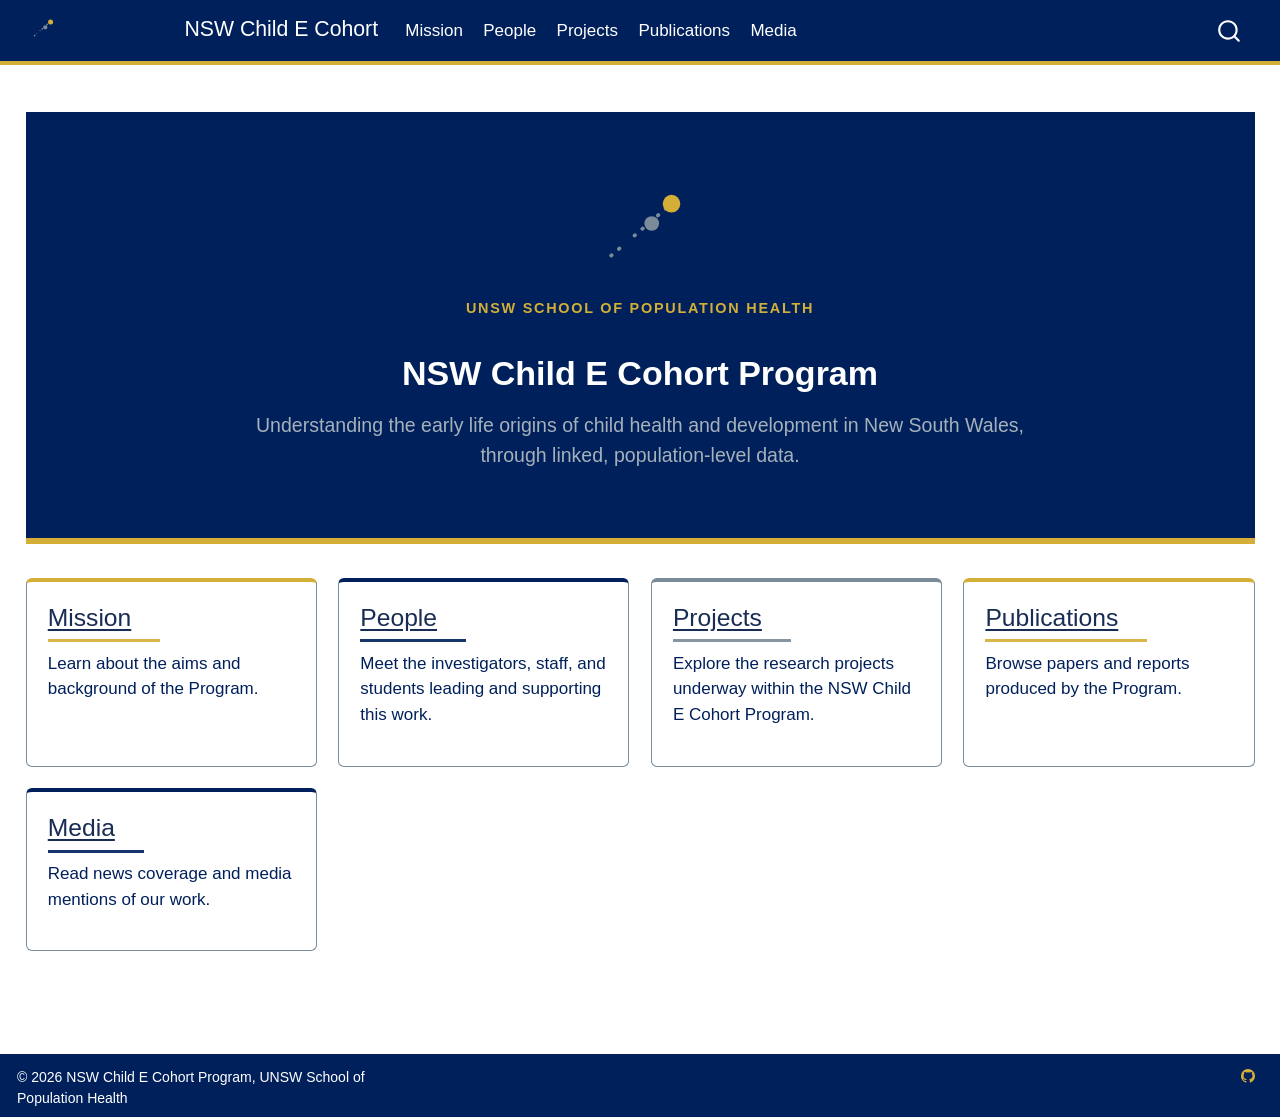
==== index.html @ 4daebb68 "deploy: c3f7e8b0514ef75eaf5d39ff0aa956cae3f81410" ====
<!DOCTYPE html>
<html xmlns="http://www.w3.org/1999/xhtml" lang="en" xml:lang="en"><head>

<meta charset="utf-8">
<meta name="generator" content="quarto-1.9.38">

<meta name="viewport" content="width=device-width, initial-scale=1.0, user-scalable=yes">


<title>NSW Child E Cohort</title>
<style>
/* Default styles provided by pandoc.
** See https://pandoc.org/MANUAL.html#variables-for-html for config info.
*/
code{white-space: pre-wrap;}
span.smallcaps{font-variant: small-caps;}
div.columns{display: flex; gap: min(4vw, 1.5em);}
div.column{flex: auto; overflow-x: auto;}
div.hanging-indent{margin-left: 1.5em; text-indent: -1.5em;}
ul.task-list{list-style: none;}
ul.task-list li input[type="checkbox"] {
  width: 0.8em;
  margin: 0 0.8em 0.2em -1em; /* quarto-specific, see https://github.com/quarto-dev/quarto-cli/issues/4556 */ 
  vertical-align: middle;
}
</style>


<script src="site_libs/quarto-nav/quarto-nav.js"></script>
<script src="site_libs/quarto-nav/headroom.min.js"></script>
<script src="site_libs/clipboard/clipboard.min.js"></script>
<script src="site_libs/quarto-search/autocomplete.umd.js"></script>
<script src="site_libs/quarto-search/fuse.min.js"></script>
<script src="site_libs/quarto-search/quarto-search.js"></script>
<meta name="quarto:offset" content="./">
<link href="./assets/images/favicon.svg" rel="icon" type="image/svg+xml">
<script src="site_libs/quarto-html/quarto.js" type="module"></script>
<script src="site_libs/quarto-html/tabsets/tabsets.js" type="module"></script>
<script src="site_libs/quarto-html/popper.min.js"></script>
<script src="site_libs/quarto-html/tippy.umd.min.js"></script>
<script src="site_libs/quarto-html/anchor.min.js"></script>
<link href="site_libs/quarto-html/tippy.css" rel="stylesheet">
<link href="site_libs/quarto-html/quarto-syntax-highlighting-15634bcf2e68342d4ad2dfa704d543f6.css" rel="stylesheet" id="quarto-text-highlighting-styles">
<script src="site_libs/bootstrap/bootstrap.min.js"></script>
<link href="site_libs/bootstrap/bootstrap-icons.css" rel="stylesheet">
<link href="site_libs/bootstrap/bootstrap-0247997e3d944a7c7b644207f7a845ad.min.css" rel="stylesheet" append-hash="true" id="quarto-bootstrap" data-mode="light">
<script id="quarto-search-options" type="application/json">{
  "location": "navbar",
  "copy-button": false,
  "collapse-after": 3,
  "panel-placement": "end",
  "type": "overlay",
  "limit": 50,
  "keyboard-shortcut": [
    "f",
    "/",
    "s"
  ],
  "show-item-context": false,
  "language": {
    "search-no-results-text": "No results",
    "search-matching-documents-text": "matching documents",
    "search-copy-link-title": "Copy link to search",
    "search-hide-matches-text": "Hide additional matches",
    "search-more-match-text": "more match in this document",
    "search-more-matches-text": "more matches in this document",
    "search-clear-button-title": "Clear",
    "search-text-placeholder": "",
    "search-detached-cancel-button-title": "Cancel",
    "search-submit-button-title": "Submit",
    "search-label": "Search"
  }
}</script>


</head>

<body class="nav-fixed quarto-light">

<div id="quarto-search-results"></div>
  <header id="quarto-header" class="headroom fixed-top">
    <nav class="navbar navbar-expand-lg " data-bs-theme="dark">
      <div class="navbar-container container-fluid">
      <div class="navbar-brand-container mx-auto">
    <a href="./index.html" class="navbar-brand navbar-brand-logo">
    <img src="./assets/images/logo.svg" alt="" class="navbar-logo light-content">
    <img src="./assets/images/logo.svg" alt="" class="navbar-logo dark-content">
    </a>
    <a class="navbar-brand" href="./index.html">
    <span class="navbar-title">NSW Child E Cohort</span>
    </a>
  </div>
            <div id="quarto-search" class="" title="Search"></div>
          <button class="navbar-toggler" type="button" data-bs-toggle="collapse" data-bs-target="#navbarCollapse" aria-controls="navbarCollapse" role="menu" aria-expanded="false" aria-label="Toggle navigation" onclick="if (window.quartoToggleHeadroom) { window.quartoToggleHeadroom(); }">
  <span class="navbar-toggler-icon"></span>
</button>
          <div class="collapse navbar-collapse" id="navbarCollapse">
            <ul class="navbar-nav navbar-nav-scroll me-auto">
  <li class="nav-item">
    <a class="nav-link" href="./mission.html"> 
<span class="menu-text">Mission</span></a>
  </li>  
  <li class="nav-item">
    <a class="nav-link" href="./people.html"> 
<span class="menu-text">People</span></a>
  </li>  
  <li class="nav-item">
    <a class="nav-link" href="./projects.html"> 
<span class="menu-text">Projects</span></a>
  </li>  
  <li class="nav-item">
    <a class="nav-link" href="./publications.html"> 
<span class="menu-text">Publications</span></a>
  </li>  
  <li class="nav-item">
    <a class="nav-link" href="./media.html"> 
<span class="menu-text">Media</span></a>
  </li>  
</ul>
          </div> <!-- /navcollapse -->
            <div class="quarto-navbar-tools">
</div>
      </div> <!-- /container-fluid -->
    </nav>
</header>
<!-- content -->
<div id="quarto-content" class="quarto-container page-columns page-rows-contents page-layout-full page-navbar">
<!-- sidebar -->
<!-- margin-sidebar -->
    
<!-- main -->
<main class="content column-page" id="quarto-document-content"><header id="title-block-header" class="quarto-title-block"></header>




<div class="hero-banner">
<p><img src="assets/images/logo-mark.svg" class="hero-logo img-fluid" alt="NSW Child E Cohort mark: linked data points tracing an upward path from early childhood to better outcomes"></p>
<p><span class="hero-kicker">UNSW School of Population Health</span></p>
<section id="nsw-child-e-cohort-program" class="level1">
<h1>NSW Child E Cohort Program</h1>
<p>Understanding the early life origins of child health and development in New South Wales, through linked, population-level data.</p>
</section>
</div>
<div class="card-grid home-highlights">
<section id="mission" class="level3 info-card">
<h3 class="anchored" data-anchor-id="mission"><a href="./mission.html">Mission</a></h3>
<p>Learn about the aims and background of the Program.</p>
</section>
<section id="people" class="level3 info-card">
<h3 class="anchored" data-anchor-id="people"><a href="./people.html">People</a></h3>
<p>Meet the investigators, staff, and students leading and supporting this work.</p>
</section>
<section id="projects" class="level3 info-card">
<h3 class="anchored" data-anchor-id="projects"><a href="./projects.html">Projects</a></h3>
<p>Explore the research projects underway within the NSW Child E Cohort Program.</p>
</section>
<section id="publications" class="level3 info-card">
<h3 class="anchored" data-anchor-id="publications"><a href="./publications.html">Publications</a></h3>
<p>Browse papers and reports produced by the Program.</p>
</section>
<section id="media" class="level3 info-card">
<h3 class="anchored" data-anchor-id="media"><a href="./media.html">Media</a></h3>
<p>Read news coverage and media mentions of our work.</p>
</section>
</div>



</main> <!-- /main -->
<script id="quarto-html-after-body" type="application/javascript">
  window.document.addEventListener("DOMContentLoaded", function (event) {
    const icon = "";
    const anchorJS = new window.AnchorJS();
    anchorJS.options = {
      placement: 'right',
      icon: icon
    };
    anchorJS.add('.anchored');
    const isCodeAnnotation = (el) => {
      for (const clz of el.classList) {
        if (clz.startsWith('code-annotation-')) {                     
          return true;
        }
      }
      return false;
    }
    const onCopySuccess = function(e) {
      // button target
      const button = e.trigger;
      // don't keep focus
      button.blur();
      // flash "checked"
      button.classList.add('code-copy-button-checked');
      var currentTitle = button.getAttribute("title");
      button.setAttribute("title", "Copied!");
      let tooltip;
      if (window.bootstrap) {
        button.setAttribute("data-bs-toggle", "tooltip");
        button.setAttribute("data-bs-placement", "left");
        button.setAttribute("data-bs-title", "Copied!");
        tooltip = new bootstrap.Tooltip(button, 
          { trigger: "manual", 
            customClass: "code-copy-button-tooltip",
            offset: [0, -8]});
        tooltip.show();    
      }
      setTimeout(function() {
        if (tooltip) {
          tooltip.hide();
          button.removeAttribute("data-bs-title");
          button.removeAttribute("data-bs-toggle");
          button.removeAttribute("data-bs-placement");
        }
        button.setAttribute("title", currentTitle);
        button.classList.remove('code-copy-button-checked');
      }, 1000);
      // clear code selection
      e.clearSelection();
    }
    const getTextToCopy = function(trigger) {
      const outerScaffold = trigger.parentElement.cloneNode(true);
      const codeEl = outerScaffold.querySelector('code');
      for (const childEl of codeEl.children) {
        if (isCodeAnnotation(childEl)) {
          childEl.remove();
        }
      }
      return codeEl.innerText;
    }
    const clipboard = new window.ClipboardJS('.code-copy-button:not([data-in-quarto-modal])', {
      text: getTextToCopy
    });
    clipboard.on('success', onCopySuccess);
    if (window.document.getElementById('quarto-embedded-source-code-modal')) {
      const clipboardModal = new window.ClipboardJS('.code-copy-button[data-in-quarto-modal]', {
        text: getTextToCopy,
        container: window.document.getElementById('quarto-embedded-source-code-modal')
      });
      clipboardModal.on('success', onCopySuccess);
    }
      var localhostRegex = new RegExp(/^(?:http|https):\/\/localhost\:?[0-9]*\//);
      var mailtoRegex = new RegExp(/^mailto:/);
        var filterRegex = new RegExp('/' + window.location.host + '/');
      var isInternal = (href) => {
          return filterRegex.test(href) || localhostRegex.test(href) || mailtoRegex.test(href);
      }
      // Inspect non-navigation links and adorn them if external
     var links = window.document.querySelectorAll('a[href]:not(.nav-link):not(.navbar-brand):not(.toc-action):not(.sidebar-link):not(.sidebar-item-toggle):not(.pagination-link):not(.no-external):not([aria-hidden]):not(.dropdown-item):not(.quarto-navigation-tool):not(.about-link)');
      for (var i=0; i<links.length; i++) {
        const link = links[i];
        if (!isInternal(link.href)) {
          // undo the damage that might have been done by quarto-nav.js in the case of
          // links that we want to consider external
          if (link.dataset.originalHref !== undefined) {
            link.href = link.dataset.originalHref;
          }
        }
      }
    function tippyHover(el, contentFn, onTriggerFn, onUntriggerFn) {
      const config = {
        allowHTML: true,
        maxWidth: 500,
        delay: 100,
        arrow: false,
        appendTo: function(el) {
            return el.parentElement;
        },
        interactive: true,
        interactiveBorder: 10,
        theme: 'quarto',
        placement: 'bottom-start',
      };
      if (contentFn) {
        config.content = contentFn;
      }
      if (onTriggerFn) {
        config.onTrigger = onTriggerFn;
      }
      if (onUntriggerFn) {
        config.onUntrigger = onUntriggerFn;
      }
      window.tippy(el, config); 
    }
    const noterefs = window.document.querySelectorAll('a[role="doc-noteref"]');
    for (var i=0; i<noterefs.length; i++) {
      const ref = noterefs[i];
      tippyHover(ref, function() {
        // use id or data attribute instead here
        let href = ref.getAttribute('data-footnote-href') || ref.getAttribute('href');
        try { href = new URL(href).hash; } catch {}
        const id = href.replace(/^#\/?/, "");
        const note = window.document.getElementById(id);
        if (note) {
          return note.innerHTML;
        } else {
          return "";
        }
      });
    }
    const xrefs = window.document.querySelectorAll('a.quarto-xref');
    const processXRef = (id, note) => {
      // Strip column container classes
      const stripColumnClz = (el) => {
        el.classList.remove("page-full", "page-columns");
        if (el.children) {
          for (const child of el.children) {
            stripColumnClz(child);
          }
        }
      }
      stripColumnClz(note)
      if (id === null || id.startsWith('sec-')) {
        // Special case sections, only their first couple elements
        const container = document.createElement("div");
        if (note.children && note.children.length > 2) {
          container.appendChild(note.children[0].cloneNode(true));
          for (let i = 1; i < note.children.length; i++) {
            const child = note.children[i];
            if (child.tagName === "P" && child.innerText === "") {
              continue;
            } else {
              container.appendChild(child.cloneNode(true));
              break;
            }
          }
          if (window.Quarto?.typesetMath) {
            window.Quarto.typesetMath(container);
          }
          return container.innerHTML
        } else {
          if (window.Quarto?.typesetMath) {
            window.Quarto.typesetMath(note);
          }
          return note.innerHTML;
        }
      } else {
        // Remove any anchor links if they are present
        const anchorLink = note.querySelector('a.anchorjs-link');
        if (anchorLink) {
          anchorLink.remove();
        }
        if (window.Quarto?.typesetMath) {
          window.Quarto.typesetMath(note);
        }
        if (note.classList.contains("callout")) {
          return note.outerHTML;
        } else {
          return note.innerHTML;
        }
      }
    }
    for (var i=0; i<xrefs.length; i++) {
      const xref = xrefs[i];
      tippyHover(xref, undefined, function(instance) {
        instance.disable();
        let url = xref.getAttribute('href');
        let hash = undefined; 
        if (url.startsWith('#')) {
          hash = url;
        } else {
          try { hash = new URL(url).hash; } catch {}
        }
        if (hash) {
          const id = hash.replace(/^#\/?/, "");
          const note = window.document.getElementById(id);
          if (note !== null) {
            try {
              const html = processXRef(id, note.cloneNode(true));
              instance.setContent(html);
            } finally {
              instance.enable();
              instance.show();
            }
          } else {
            // See if we can fetch this
            fetch(url.split('#')[0])
            .then(res => res.text())
            .then(html => {
              const parser = new DOMParser();
              const htmlDoc = parser.parseFromString(html, "text/html");
              const note = htmlDoc.getElementById(id);
              if (note !== null) {
                const html = processXRef(id, note);
                instance.setContent(html);
              } 
            }).finally(() => {
              instance.enable();
              instance.show();
            });
          }
        } else {
          // See if we can fetch a full url (with no hash to target)
          // This is a special case and we should probably do some content thinning / targeting
          fetch(url)
          .then(res => res.text())
          .then(html => {
            const parser = new DOMParser();
            const htmlDoc = parser.parseFromString(html, "text/html");
            const note = htmlDoc.querySelector('main.content');
            if (note !== null) {
              // This should only happen for chapter cross references
              // (since there is no id in the URL)
              // remove the first header
              if (note.children.length > 0 && note.children[0].tagName === "HEADER") {
                note.children[0].remove();
              }
              const html = processXRef(null, note);
              instance.setContent(html);
            } 
          }).finally(() => {
            instance.enable();
            instance.show();
          });
        }
      }, function(instance) {
      });
    }
        let selectedAnnoteEl;
        const selectorForAnnotation = ( cell, annotation) => {
          let cellAttr = 'data-code-cell="' + cell + '"';
          let lineAttr = 'data-code-annotation="' +  annotation + '"';
          const selector = 'span[' + cellAttr + '][' + lineAttr + ']';
          return selector;
        }
        const selectCodeLines = (annoteEl) => {
          const doc = window.document;
          const targetCell = annoteEl.getAttribute("data-target-cell");
          const targetAnnotation = annoteEl.getAttribute("data-target-annotation");
          const annoteSpan = window.document.querySelector(selectorForAnnotation(targetCell, targetAnnotation));
          const lines = annoteSpan.getAttribute("data-code-lines").split(",");
          const lineIds = lines.map((line) => {
            return targetCell + "-" + line;
          })
          let top = null;
          let height = null;
          let parent = null;
          if (lineIds.length > 0) {
              //compute the position of the single el (top and bottom and make a div)
              const el = window.document.getElementById(lineIds[0]);
              top = el.offsetTop;
              height = el.offsetHeight;
              parent = el.parentElement.parentElement;
            if (lineIds.length > 1) {
              const lastEl = window.document.getElementById(lineIds[lineIds.length - 1]);
              const bottom = lastEl.offsetTop + lastEl.offsetHeight;
              height = bottom - top;
            }
            if (top !== null && height !== null && parent !== null) {
              // cook up a div (if necessary) and position it 
              let div = window.document.getElementById("code-annotation-line-highlight");
              if (div === null) {
                div = window.document.createElement("div");
                div.setAttribute("id", "code-annotation-line-highlight");
                div.style.position = 'absolute';
                parent.appendChild(div);
              }
              div.style.top = top - 2 + "px";
              div.style.height = height + 4 + "px";
              div.style.left = 0;
              let gutterDiv = window.document.getElementById("code-annotation-line-highlight-gutter");
              if (gutterDiv === null) {
                gutterDiv = window.document.createElement("div");
                gutterDiv.setAttribute("id", "code-annotation-line-highlight-gutter");
                gutterDiv.style.position = 'absolute';
                const codeCell = window.document.getElementById(targetCell);
                const gutter = codeCell.querySelector('.code-annotation-gutter');
                gutter.appendChild(gutterDiv);
              }
              gutterDiv.style.top = top - 2 + "px";
              gutterDiv.style.height = height + 4 + "px";
            }
            selectedAnnoteEl = annoteEl;
          }
        };
        const unselectCodeLines = () => {
          const elementsIds = ["code-annotation-line-highlight", "code-annotation-line-highlight-gutter"];
          elementsIds.forEach((elId) => {
            const div = window.document.getElementById(elId);
            if (div) {
              div.remove();
            }
          });
          selectedAnnoteEl = undefined;
        };
          // Handle positioning of the toggle
      window.addEventListener(
        "resize",
        throttle(() => {
          elRect = undefined;
          if (selectedAnnoteEl) {
            selectCodeLines(selectedAnnoteEl);
          }
        }, 10)
      );
      function throttle(fn, ms) {
      let throttle = false;
      let timer;
        return (...args) => {
          if(!throttle) { // first call gets through
              fn.apply(this, args);
              throttle = true;
          } else { // all the others get throttled
              if(timer) clearTimeout(timer); // cancel #2
              timer = setTimeout(() => {
                fn.apply(this, args);
                timer = throttle = false;
              }, ms);
          }
        };
      }
        // Attach click handler to the DT
        const annoteDls = window.document.querySelectorAll('dt[data-target-cell]');
        for (const annoteDlNode of annoteDls) {
          annoteDlNode.addEventListener('click', (event) => {
            const clickedEl = event.target;
            if (clickedEl !== selectedAnnoteEl) {
              unselectCodeLines();
              const activeEl = window.document.querySelector('dt[data-target-cell].code-annotation-active');
              if (activeEl) {
                activeEl.classList.remove('code-annotation-active');
              }
              selectCodeLines(clickedEl);
              clickedEl.classList.add('code-annotation-active');
            } else {
              // Unselect the line
              unselectCodeLines();
              clickedEl.classList.remove('code-annotation-active');
            }
          });
        }
    const findCites = (el) => {
      const parentEl = el.parentElement;
      if (parentEl) {
        const cites = parentEl.dataset.cites;
        if (cites) {
          return {
            el,
            cites: cites.split(' ')
          };
        } else {
          return findCites(el.parentElement)
        }
      } else {
        return undefined;
      }
    };
    var bibliorefs = window.document.querySelectorAll('a[role="doc-biblioref"]');
    for (var i=0; i<bibliorefs.length; i++) {
      const ref = bibliorefs[i];
      const citeInfo = findCites(ref);
      if (citeInfo) {
        tippyHover(citeInfo.el, function() {
          var popup = window.document.createElement('div');
          citeInfo.cites.forEach(function(cite) {
            var citeDiv = window.document.createElement('div');
            citeDiv.classList.add('hanging-indent');
            citeDiv.classList.add('csl-entry');
            var biblioDiv = window.document.getElementById('ref-' + cite);
            if (biblioDiv) {
              citeDiv.innerHTML = biblioDiv.innerHTML;
            }
            popup.appendChild(citeDiv);
          });
          return popup.innerHTML;
        });
      }
    }
  });
  </script>
</div> <!-- /content -->
<footer class="footer">
  <div class="nav-footer">
    <div class="nav-footer-left">
<p>© 2026 NSW Child E Cohort Program, UNSW School of Population Health</p>
</div>   
    <div class="nav-footer-center">
      &nbsp;
    </div>
    <div class="nav-footer-right">
      <ul class="footer-items list-unstyled">
    <li class="nav-item compact">
    <a class="nav-link" href="https://github.com/">
      <i class="bi bi-github" role="img">
</i> 
    </a>
  </li>  
</ul>
    </div>
  </div>
</footer>




</body></html>
---- site_libs/quarto-html/tippy.css ----
.tippy-box[data-animation=fade][data-state=hidden]{opacity:0}[data-tippy-root]{max-width:calc(100vw - 10px)}.tippy-box{position:relative;background-color:#333;color:#fff;border-radius:4px;font-size:14px;line-height:1.4;white-space:normal;outline:0;transition-property:transform,visibility,opacity}.tippy-box[data-placement^=top]>.tippy-arrow{bottom:0}.tippy-box[data-placement^=top]>.tippy-arrow:before{bottom:-7px;left:0;border-width:8px 8px 0;border-top-color:initial;transform-origin:center top}.tippy-box[data-placement^=bottom]>.tippy-arrow{top:0}.tippy-box[data-placement^=bottom]>.tippy-arrow:before{top:-7px;left:0;border-width:0 8px 8px;border-bottom-color:initial;transform-origin:center bottom}.tippy-box[data-placement^=left]>.tippy-arrow{right:0}.tippy-box[data-placement^=left]>.tippy-arrow:before{border-width:8px 0 8px 8px;border-left-color:initial;right:-7px;transform-origin:center left}.tippy-box[data-placement^=right]>.tippy-arrow{left:0}.tippy-box[data-placement^=right]>.tippy-arrow:before{left:-7px;border-width:8px 8px 8px 0;border-right-color:initial;transform-origin:center right}.tippy-box[data-inertia][data-state=visible]{transition-timing-function:cubic-bezier(.54,1.5,.38,1.11)}.tippy-arrow{width:16px;height:16px;color:#333}.tippy-arrow:before{content:"";position:absolute;border-color:transparent;border-style:solid}.tippy-content{position:relative;padding:5px 9px;z-index:1}
---- site_libs/quarto-html/quarto-syntax-highlighting-15634bcf2e68342d4ad2dfa704d543f6.css ----
/* quarto syntax highlight colors */
:root {
  --quarto-hl-ot-color: #003B4F;
  --quarto-hl-at-color: #657422;
  --quarto-hl-ss-color: #20794D;
  --quarto-hl-an-color: #5E5E5E;
  --quarto-hl-fu-color: #4758AB;
  --quarto-hl-st-color: #20794D;
  --quarto-hl-cf-color: #003B4F;
  --quarto-hl-op-color: #5E5E5E;
  --quarto-hl-er-color: #AD0000;
  --quarto-hl-bn-color: #AD0000;
  --quarto-hl-al-color: #AD0000;
  --quarto-hl-va-color: #111111;
  --quarto-hl-bu-color: inherit;
  --quarto-hl-ex-color: inherit;
  --quarto-hl-pp-color: #AD0000;
  --quarto-hl-in-color: #5E5E5E;
  --quarto-hl-vs-color: #20794D;
  --quarto-hl-wa-color: #5E5E5E;
  --quarto-hl-do-color: #5E5E5E;
  --quarto-hl-im-color: #00769E;
  --quarto-hl-ch-color: #20794D;
  --quarto-hl-dt-color: #AD0000;
  --quarto-hl-fl-color: #AD0000;
  --quarto-hl-co-color: #5E5E5E;
  --quarto-hl-cv-color: #5E5E5E;
  --quarto-hl-cn-color: #8f5902;
  --quarto-hl-sc-color: #5E5E5E;
  --quarto-hl-dv-color: #AD0000;
  --quarto-hl-kw-color: #003B4F;
}

/* other quarto variables */
:root {
  --quarto-font-monospace: SFMono-Regular, Menlo, Monaco, Consolas, "Liberation Mono", "Courier New", monospace;
}

/* syntax highlight based on Pandoc's rules */
pre > code.sourceCode > span {
  color: #003B4F;
}

code.sourceCode > span {
  color: #003B4F;
}

div.sourceCode,
div.sourceCode pre.sourceCode {
  color: #003B4F;
}

/* Normal */
code span {
  color: #003B4F;
}

/* Alert */
code span.al {
  color: #AD0000;
  font-style: inherit;
}

/* Annotation */
code span.an {
  color: #5E5E5E;
  font-style: inherit;
}

/* Attribute */
code span.at {
  color: #657422;
  font-style: inherit;
}

/* BaseN */
code span.bn {
  color: #AD0000;
  font-style: inherit;
}

/* BuiltIn */
code span.bu {
  font-style: inherit;
}

/* ControlFlow */
code span.cf {
  color: #003B4F;
  font-weight: bold;
  font-style: inherit;
}

/* Char */
code span.ch {
  color: #20794D;
  font-style: inherit;
}

/* Constant */
code span.cn {
  color: #8f5902;
  font-style: inherit;
}

/* Comment */
code span.co {
  color: #5E5E5E;
  font-style: inherit;
}

/* CommentVar */
code span.cv {
  color: #5E5E5E;
  font-style: italic;
}

/* Documentation */
code span.do {
  color: #5E5E5E;
  font-style: italic;
}

/* DataType */
code span.dt {
  color: #AD0000;
  font-style: inherit;
}

/* DecVal */
code span.dv {
  color: #AD0000;
  font-style: inherit;
}

/* Error */
code span.er {
  color: #AD0000;
  font-style: inherit;
}

/* Extension */
code span.ex {
  font-style: inherit;
}

/* Float */
code span.fl {
  color: #AD0000;
  font-style: inherit;
}

/* Function */
code span.fu {
  color: #4758AB;
  font-style: inherit;
}

/* Import */
code span.im {
  color: #00769E;
  font-style: inherit;
}

/* Information */
code span.in {
  color: #5E5E5E;
  font-style: inherit;
}

/* Keyword */
code span.kw {
  color: #003B4F;
  font-weight: bold;
  font-style: inherit;
}

/* Operator */
code span.op {
  color: #5E5E5E;
  font-style: inherit;
}

/* Other */
code span.ot {
  color: #003B4F;
  font-style: inherit;
}

/* Preprocessor */
code span.pp {
  color: #AD0000;
  font-style: inherit;
}

/* SpecialChar */
code span.sc {
  color: #5E5E5E;
  font-style: inherit;
}

/* SpecialString */
code span.ss {
  color: #20794D;
  font-style: inherit;
}

/* String */
code span.st {
  color: #20794D;
  font-style: inherit;
}

/* Variable */
code span.va {
  color: #111111;
  font-style: inherit;
}

/* VerbatimString */
code span.vs {
  color: #20794D;
  font-style: inherit;
}

/* Warning */
code span.wa {
  color: #5E5E5E;
  font-style: italic;
}

.prevent-inlining {
  content: "</";
}

/*# sourceMappingURL=f23921c56f73e400b49028c9186a1aa0.css.map */
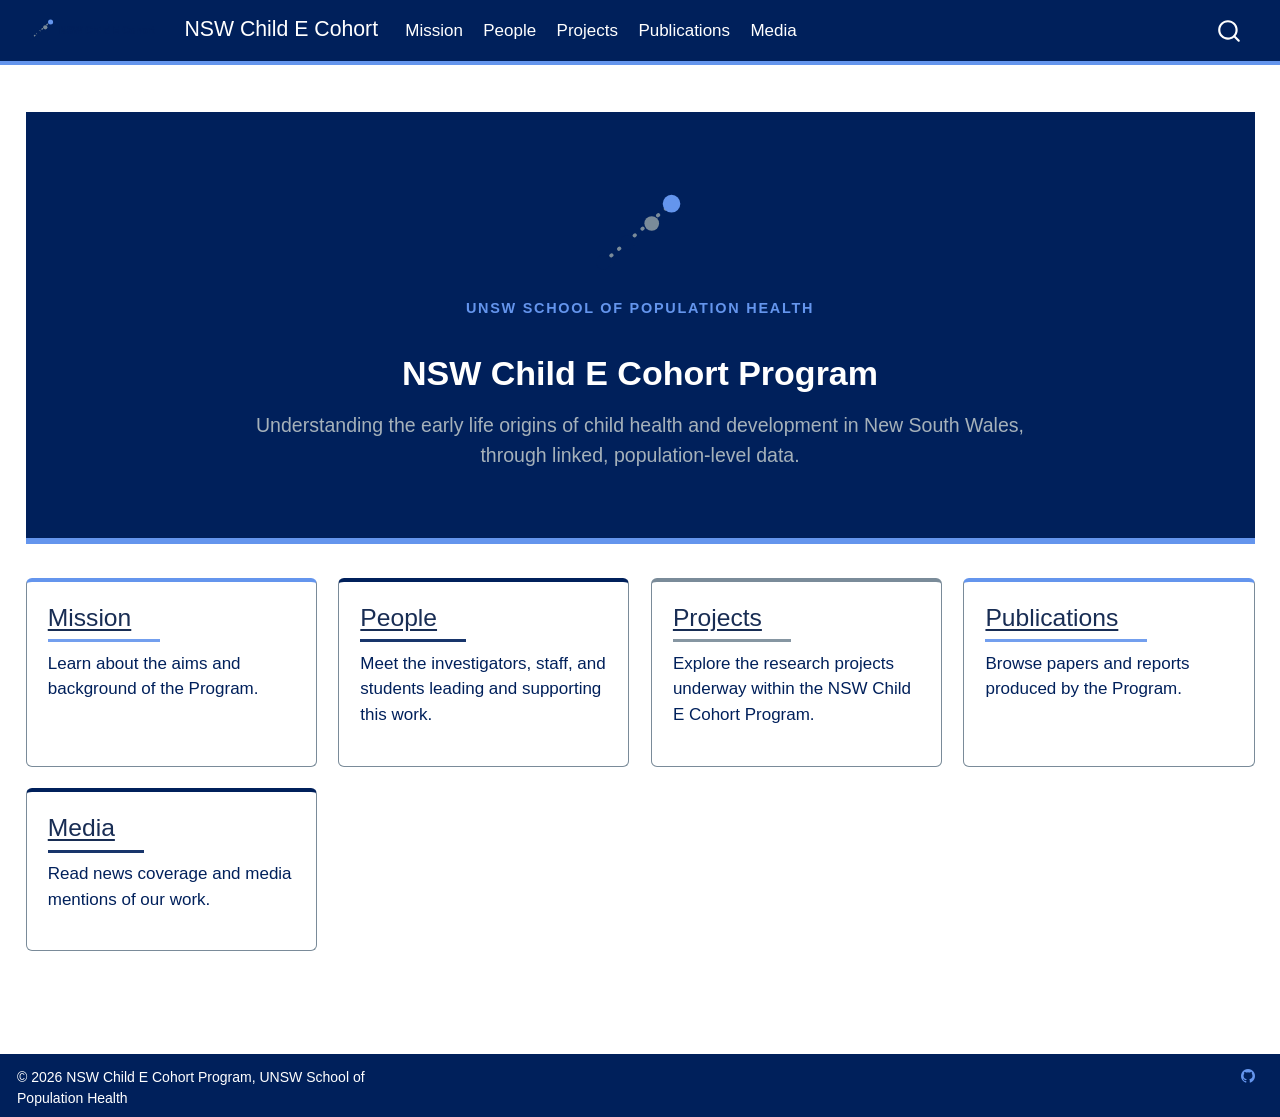
==== commit 896c7c9d: "deploy: 659cd970dd9b04d475b753aaa252f148ff21f0f8" ====
--- a/index.html
+++ b/index.html
@@ -43,7 +43,7 @@
 <link href="site_libs/quarto-html/quarto-syntax-highlighting-15634bcf2e68342d4ad2dfa704d543f6.css" rel="stylesheet" id="quarto-text-highlighting-styles">
 <script src="site_libs/bootstrap/bootstrap.min.js"></script>
 <link href="site_libs/bootstrap/bootstrap-icons.css" rel="stylesheet">
-<link href="site_libs/bootstrap/bootstrap-0247997e3d944a7c7b644207f7a845ad.min.css" rel="stylesheet" append-hash="true" id="quarto-bootstrap" data-mode="light">
+<link href="site_libs/bootstrap/bootstrap-9485805bc1143df85a7150e840eb0353.min.css" rel="stylesheet" append-hash="true" id="quarto-bootstrap" data-mode="light">
 <script id="quarto-search-options" type="application/json">{
   "location": "navbar",
   "copy-button": false,
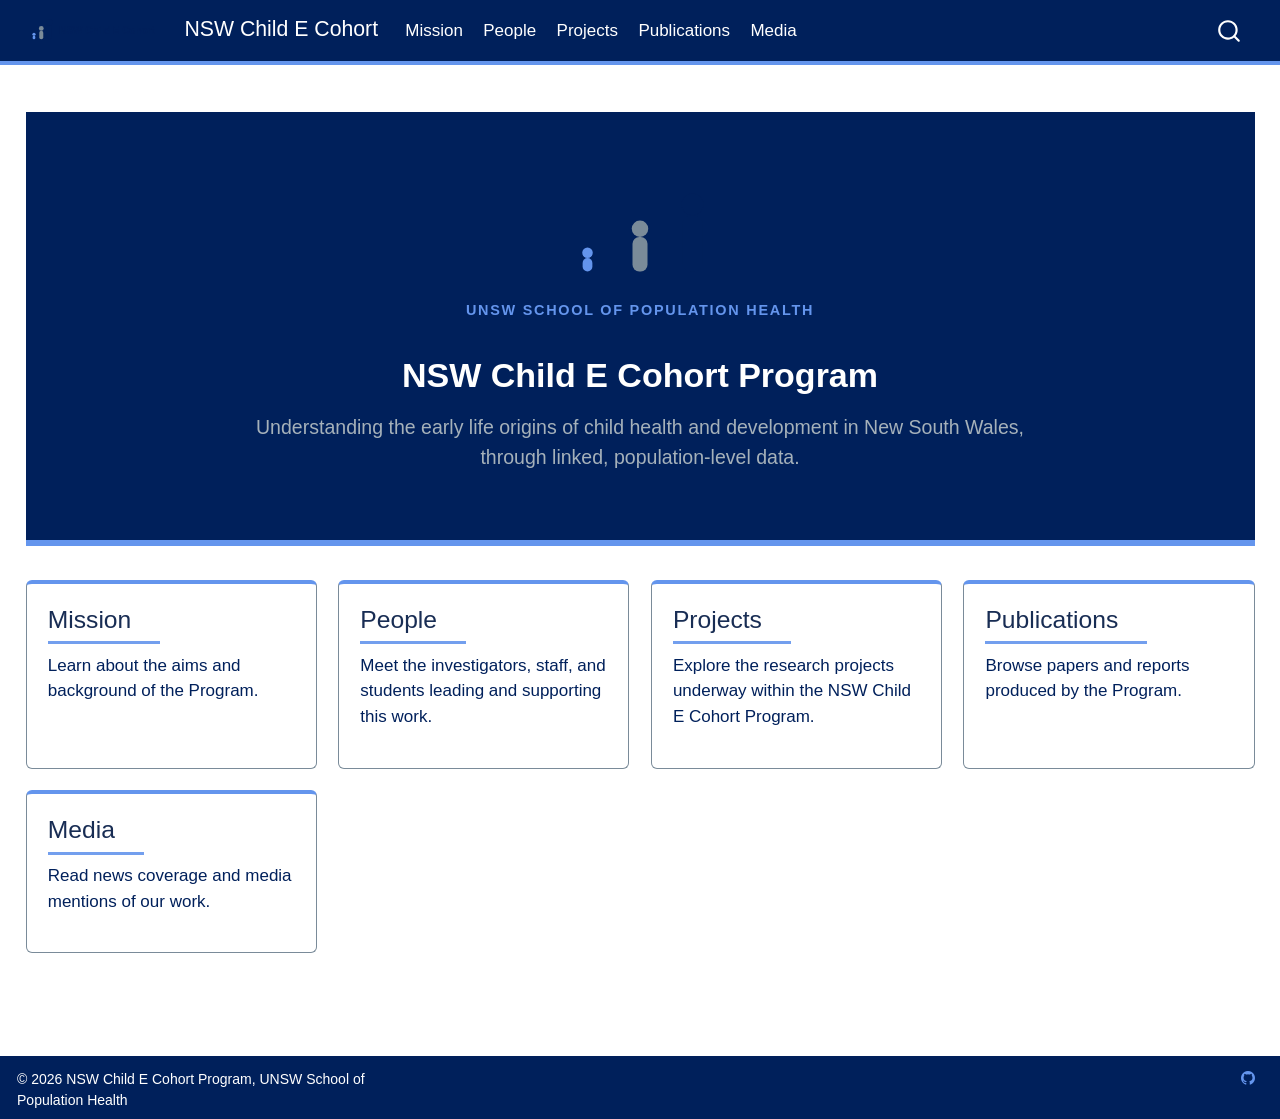
==== commit 5edd9eeb: "deploy: 5fac7e419746ed7ce2ca03ccb7d56a47a769e476" ====
--- a/index.html
+++ b/index.html
@@ -43,7 +43,7 @@
 <link href="site_libs/quarto-html/quarto-syntax-highlighting-15634bcf2e68342d4ad2dfa704d543f6.css" rel="stylesheet" id="quarto-text-highlighting-styles">
 <script src="site_libs/bootstrap/bootstrap.min.js"></script>
 <link href="site_libs/bootstrap/bootstrap-icons.css" rel="stylesheet">
-<link href="site_libs/bootstrap/bootstrap-9485805bc1143df85a7150e840eb0353.min.css" rel="stylesheet" append-hash="true" id="quarto-bootstrap" data-mode="light">
+<link href="site_libs/bootstrap/bootstrap-ab6afdc458c409790bbe527b8568c580.min.css" rel="stylesheet" append-hash="true" id="quarto-bootstrap" data-mode="light">
 <script id="quarto-search-options" type="application/json">{
   "location": "navbar",
   "copy-button": false,
@@ -135,14 +135,14 @@
 
 
 <div class="hero-banner">
-<p><img src="assets/images/logo-mark.svg" class="hero-logo img-fluid" alt="NSW Child E Cohort mark: linked data points tracing an upward path from early childhood to better outcomes"></p>
+<p><img src="assets/images/logo-mark.svg" class="hero-logo img-fluid" alt="NSW Child E Cohort mark: three growing silhouettes, from infant to teenager, representing the Program's focus on early life development"></p>
 <p><span class="hero-kicker">UNSW School of Population Health</span></p>
 <section id="nsw-child-e-cohort-program" class="level1">
 <h1>NSW Child E Cohort Program</h1>
 <p>Understanding the early life origins of child health and development in New South Wales, through linked, population-level data.</p>
 </section>
 </div>
-<div class="card-grid home-highlights">
+<div class="card-grid">
 <section id="mission" class="level3 info-card">
 <h3 class="anchored" data-anchor-id="mission"><a href="./mission.html">Mission</a></h3>
 <p>Learn about the aims and background of the Program.</p>
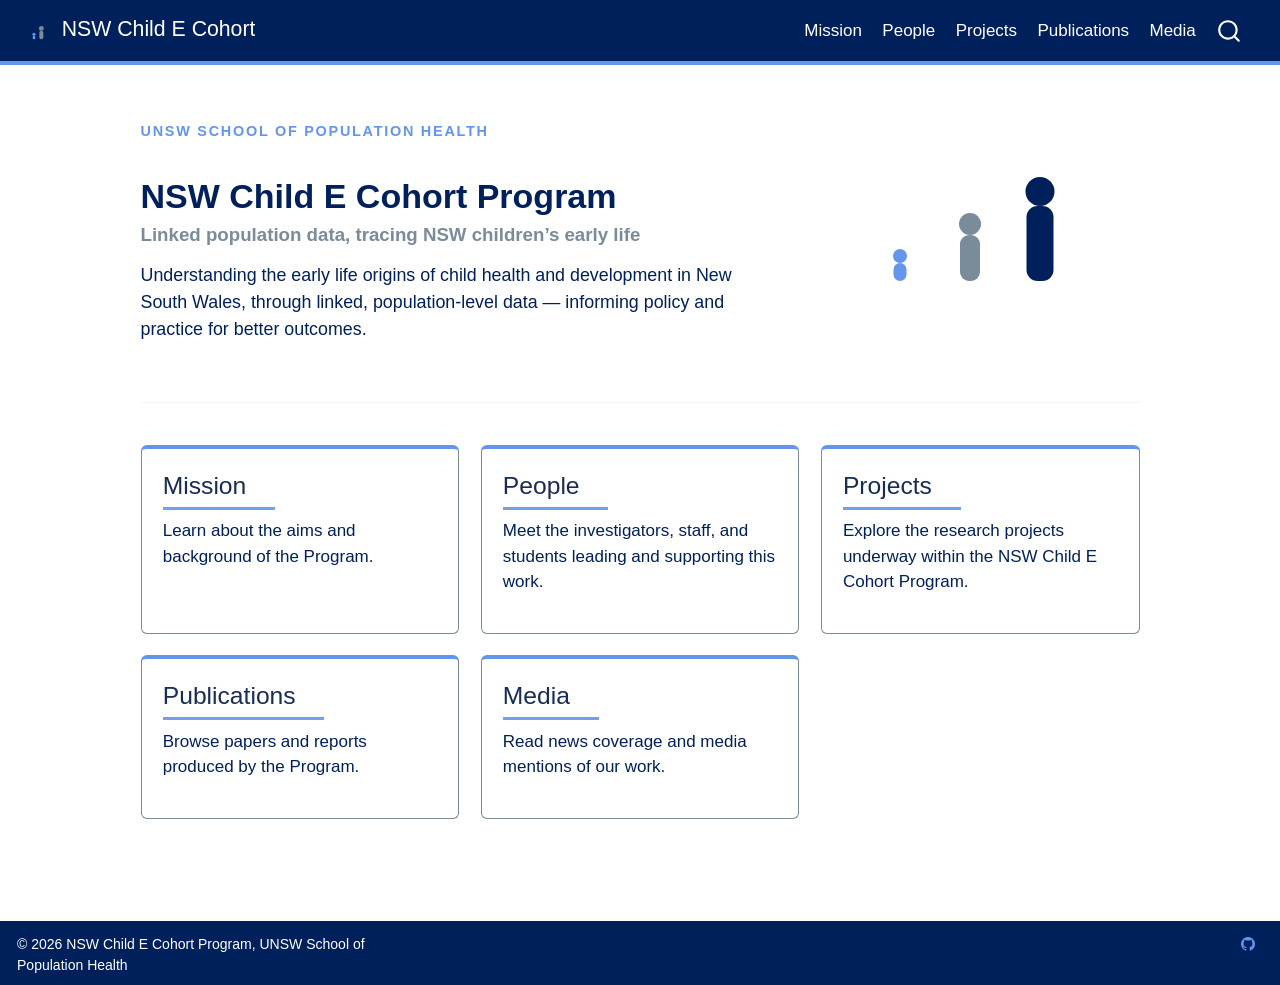
==== commit b4448755: "deploy: 21b9e84fc6a06bddcd612eb9d1fb9ba72da406e3" ====
--- a/index.html
+++ b/index.html
@@ -43,7 +43,7 @@
 <link href="site_libs/quarto-html/quarto-syntax-highlighting-15634bcf2e68342d4ad2dfa704d543f6.css" rel="stylesheet" id="quarto-text-highlighting-styles">
 <script src="site_libs/bootstrap/bootstrap.min.js"></script>
 <link href="site_libs/bootstrap/bootstrap-icons.css" rel="stylesheet">
-<link href="site_libs/bootstrap/bootstrap-ab6afdc458c409790bbe527b8568c580.min.css" rel="stylesheet" append-hash="true" id="quarto-bootstrap" data-mode="light">
+<link href="site_libs/bootstrap/bootstrap-d917618b5b3d483eda58540c96c48029.min.css" rel="stylesheet" append-hash="true" id="quarto-bootstrap" data-mode="light">
 <script id="quarto-search-options" type="application/json">{
   "location": "navbar",
   "copy-button": false,
@@ -75,7 +75,7 @@
 
 </head>
 
-<body class="nav-fixed quarto-light">
+<body class="nav-fixed fullcontent quarto-light">
 
 <div id="quarto-search-results"></div>
   <header id="quarto-header" class="headroom fixed-top">
@@ -95,7 +95,7 @@
   <span class="navbar-toggler-icon"></span>
 </button>
           <div class="collapse navbar-collapse" id="navbarCollapse">
-            <ul class="navbar-nav navbar-nav-scroll me-auto">
+            <ul class="navbar-nav navbar-nav-scroll ms-auto">
   <li class="nav-item">
     <a class="nav-link" href="./mission.html"> 
 <span class="menu-text">Mission</span></a>
@@ -124,23 +124,30 @@
     </nav>
 </header>
 <!-- content -->
-<div id="quarto-content" class="quarto-container page-columns page-rows-contents page-layout-full page-navbar">
+<div id="quarto-content" class="quarto-container page-columns page-rows-contents page-layout-article page-navbar">
 <!-- sidebar -->
 <!-- margin-sidebar -->
     
 <!-- main -->
-<main class="content column-page" id="quarto-document-content"><header id="title-block-header" class="quarto-title-block"></header>
-
-
-
-
-<div class="hero-banner">
-<p><img src="assets/images/logo-mark.svg" class="hero-logo img-fluid" alt="NSW Child E Cohort mark: three growing silhouettes, from infant to teenager, representing the Program's focus on early life development"></p>
+<main class="content" id="quarto-document-content"><header id="title-block-header" class="quarto-title-block"></header>
+
+
+
+
+<div class="hero-intro">
+<div class="hero-intro-text">
 <p><span class="hero-kicker">UNSW School of Population Health</span></p>
 <section id="nsw-child-e-cohort-program" class="level1">
 <h1>NSW Child E Cohort Program</h1>
-<p>Understanding the early life origins of child health and development in New South Wales, through linked, population-level data.</p>
+<p class="hero-subtitle">
+Linked population data, tracing NSW children’s early life
+</p>
+<p>Understanding the early life origins of child health and development in New South Wales, through linked, population-level data — informing policy and practice for better outcomes.</p>
 </section>
+</div>
+<div class="hero-intro-graphic">
+<p><img src="assets/images/logo-mark.svg" class="img-fluid" alt="NSW Child E Cohort mark: three growing silhouettes, from infant to teenager, representing the Program's focus on early life development"></p>
+</div>
 </div>
 <div class="card-grid">
 <section id="mission" class="level3 info-card">
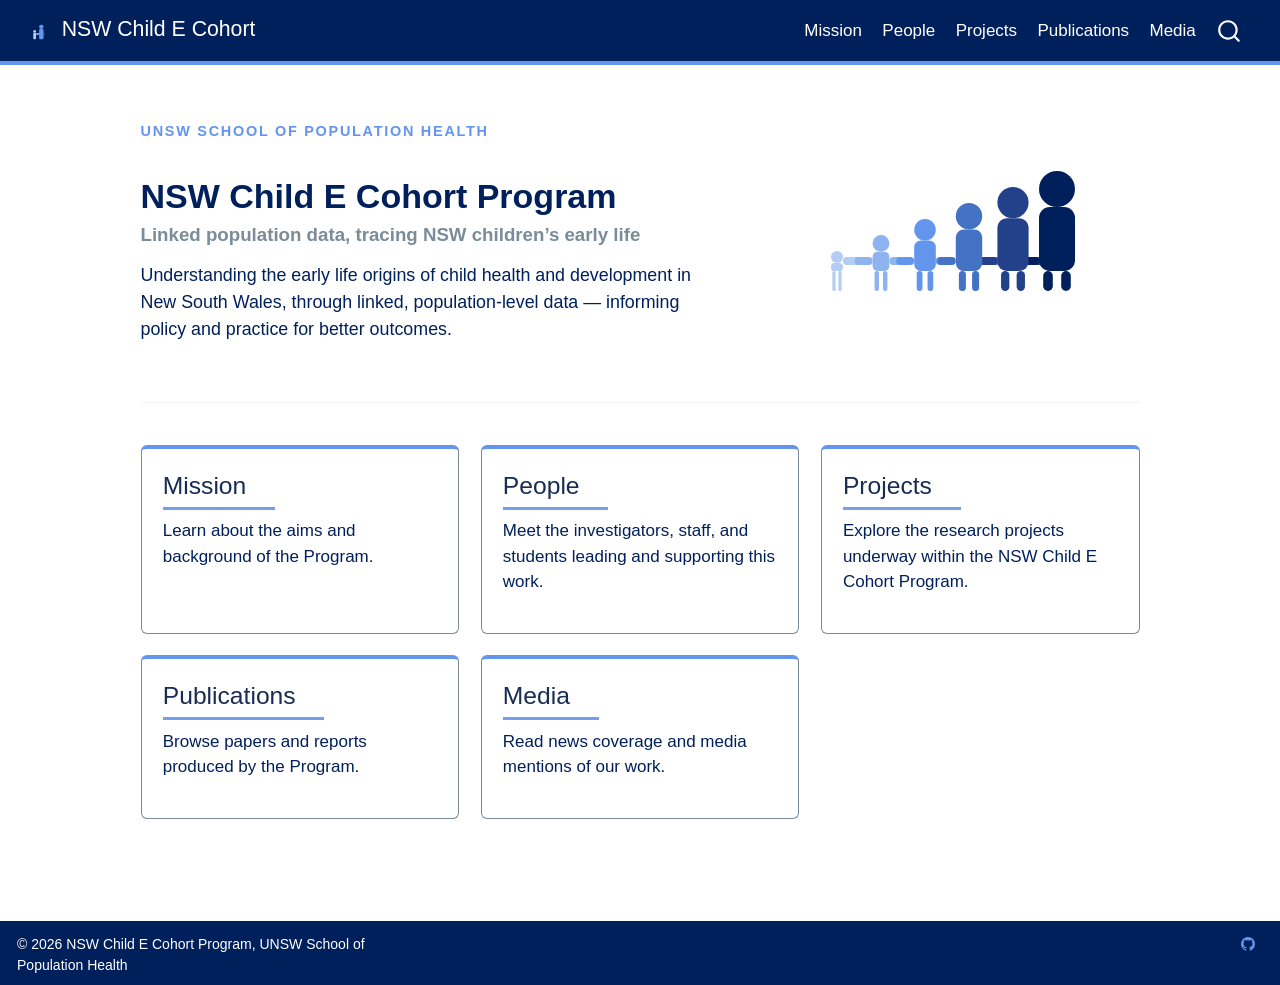
==== commit 8300eda4: "deploy: 135c6f9704d38c45c39522c8fdb9d4e4fddfdae6" ====
--- a/index.html
+++ b/index.html
@@ -43,7 +43,7 @@
 <link href="site_libs/quarto-html/quarto-syntax-highlighting-15634bcf2e68342d4ad2dfa704d543f6.css" rel="stylesheet" id="quarto-text-highlighting-styles">
 <script src="site_libs/bootstrap/bootstrap.min.js"></script>
 <link href="site_libs/bootstrap/bootstrap-icons.css" rel="stylesheet">
-<link href="site_libs/bootstrap/bootstrap-d917618b5b3d483eda58540c96c48029.min.css" rel="stylesheet" append-hash="true" id="quarto-bootstrap" data-mode="light">
+<link href="site_libs/bootstrap/bootstrap-b1163a0fd1e136501f8f5425b5a3f85e.min.css" rel="stylesheet" append-hash="true" id="quarto-bootstrap" data-mode="light">
 <script id="quarto-search-options" type="application/json">{
   "location": "navbar",
   "copy-button": false,
@@ -146,7 +146,7 @@
 </section>
 </div>
 <div class="hero-intro-graphic">
-<p><img src="assets/images/logo-mark.svg" class="img-fluid" alt="NSW Child E Cohort mark: three growing silhouettes, from infant to teenager, representing the Program's focus on early life development"></p>
+<p><img src="assets/images/logo-mark.svg" class="img-fluid" alt="NSW Child E Cohort mark: six children of ascending height, holding hands, in a light-to-navy blue gradient, representing the Program's focus on children's journey through early life together"></p>
 </div>
 </div>
 <div class="card-grid">
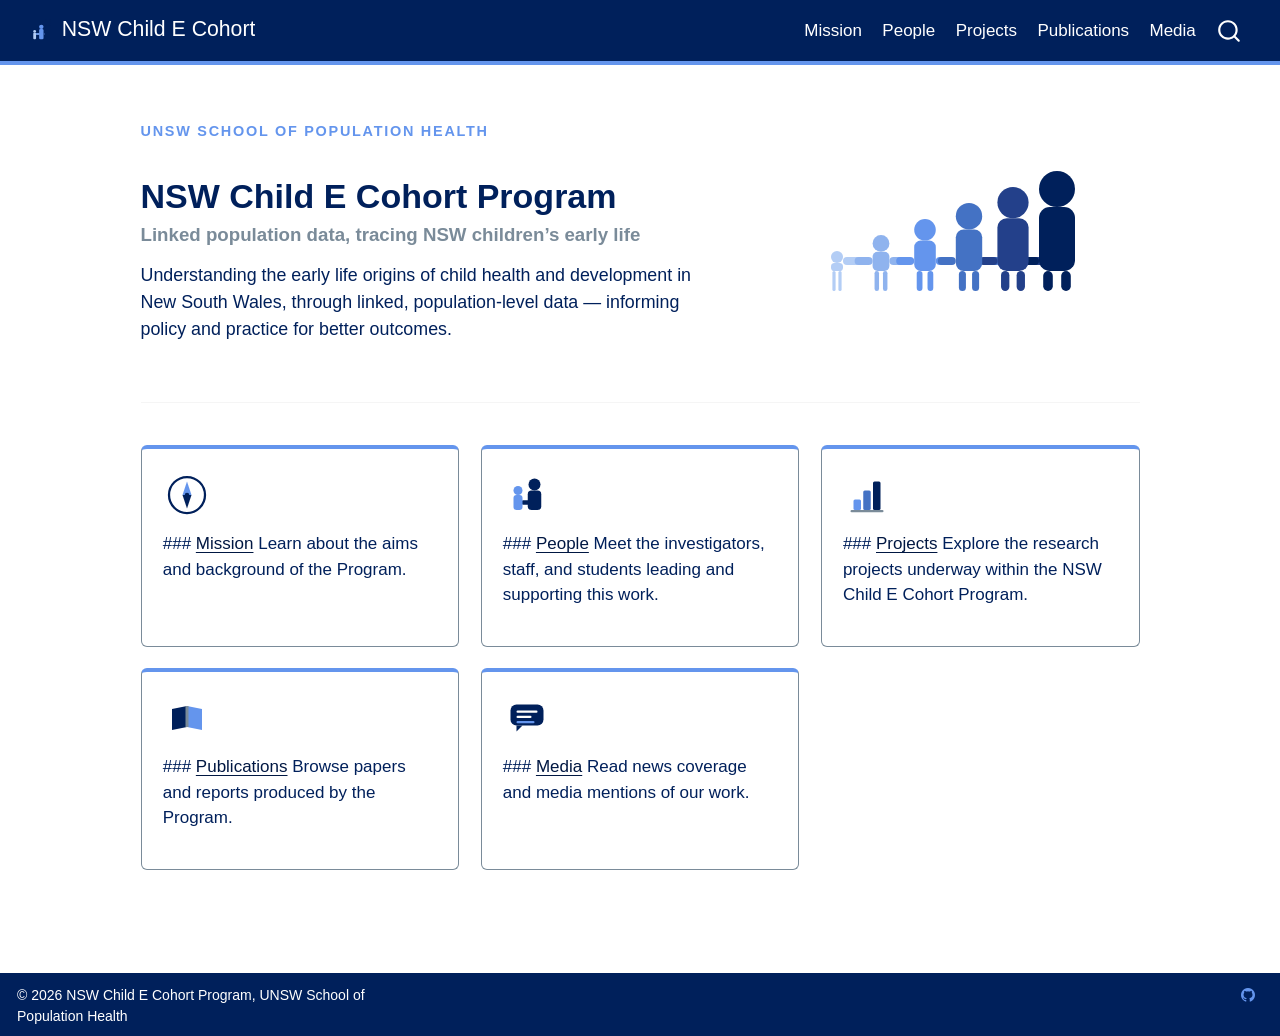
==== commit 3eb9f048: "deploy: b18938286849e84fae15a755070946111fd7e3c8" ====
--- a/index.html
+++ b/index.html
@@ -43,7 +43,7 @@
 <link href="site_libs/quarto-html/quarto-syntax-highlighting-15634bcf2e68342d4ad2dfa704d543f6.css" rel="stylesheet" id="quarto-text-highlighting-styles">
 <script src="site_libs/bootstrap/bootstrap.min.js"></script>
 <link href="site_libs/bootstrap/bootstrap-icons.css" rel="stylesheet">
-<link href="site_libs/bootstrap/bootstrap-b1163a0fd1e136501f8f5425b5a3f85e.min.css" rel="stylesheet" append-hash="true" id="quarto-bootstrap" data-mode="light">
+<link href="site_libs/bootstrap/bootstrap-3275492d81c674a90d0a6e46a3b1a9f3.min.css" rel="stylesheet" append-hash="true" id="quarto-bootstrap" data-mode="light">
 <script id="quarto-search-options" type="application/json">{
   "location": "navbar",
   "copy-button": false,
@@ -150,26 +150,21 @@
 </div>
 </div>
 <div class="card-grid">
-<section id="mission" class="level3 info-card">
-<h3 class="anchored" data-anchor-id="mission"><a href="./mission.html">Mission</a></h3>
-<p>Learn about the aims and background of the Program.</p>
-</section>
-<section id="people" class="level3 info-card">
-<h3 class="anchored" data-anchor-id="people"><a href="./people.html">People</a></h3>
-<p>Meet the investigators, staff, and students leading and supporting this work.</p>
-</section>
-<section id="projects" class="level3 info-card">
-<h3 class="anchored" data-anchor-id="projects"><a href="./projects.html">Projects</a></h3>
-<p>Explore the research projects underway within the NSW Child E Cohort Program.</p>
-</section>
-<section id="publications" class="level3 info-card">
-<h3 class="anchored" data-anchor-id="publications"><a href="./publications.html">Publications</a></h3>
-<p>Browse papers and reports produced by the Program.</p>
-</section>
-<section id="media" class="level3 info-card">
-<h3 class="anchored" data-anchor-id="media"><a href="./media.html">Media</a></h3>
-<p>Read news coverage and media mentions of our work.</p>
-</section>
+<div class="info-card">
+<p><img src="assets/images/icon-mission.svg" class="card-icon img-fluid" alt="Compass icon"> ### <a href="./mission.html">Mission</a> Learn about the aims and background of the Program.</p>
+</div>
+<div class="info-card">
+<p><img src="assets/images/icon-people.svg" class="card-icon img-fluid" alt="Two linked figures icon"> ### <a href="./people.html">People</a> Meet the investigators, staff, and students leading and supporting this work.</p>
+</div>
+<div class="info-card">
+<p><img src="assets/images/icon-projects.svg" class="card-icon img-fluid" alt="Ascending bar chart icon"> ### <a href="./projects.html">Projects</a> Explore the research projects underway within the NSW Child E Cohort Program.</p>
+</div>
+<div class="info-card">
+<p><img src="assets/images/icon-publications.svg" class="card-icon img-fluid" alt="Open book icon"> ### <a href="./publications.html">Publications</a> Browse papers and reports produced by the Program.</p>
+</div>
+<div class="info-card">
+<p><img src="assets/images/icon-media.svg" class="card-icon img-fluid" alt="Speech bubble icon"> ### <a href="./media.html">Media</a> Read news coverage and media mentions of our work.</p>
+</div>
 </div>
 
 
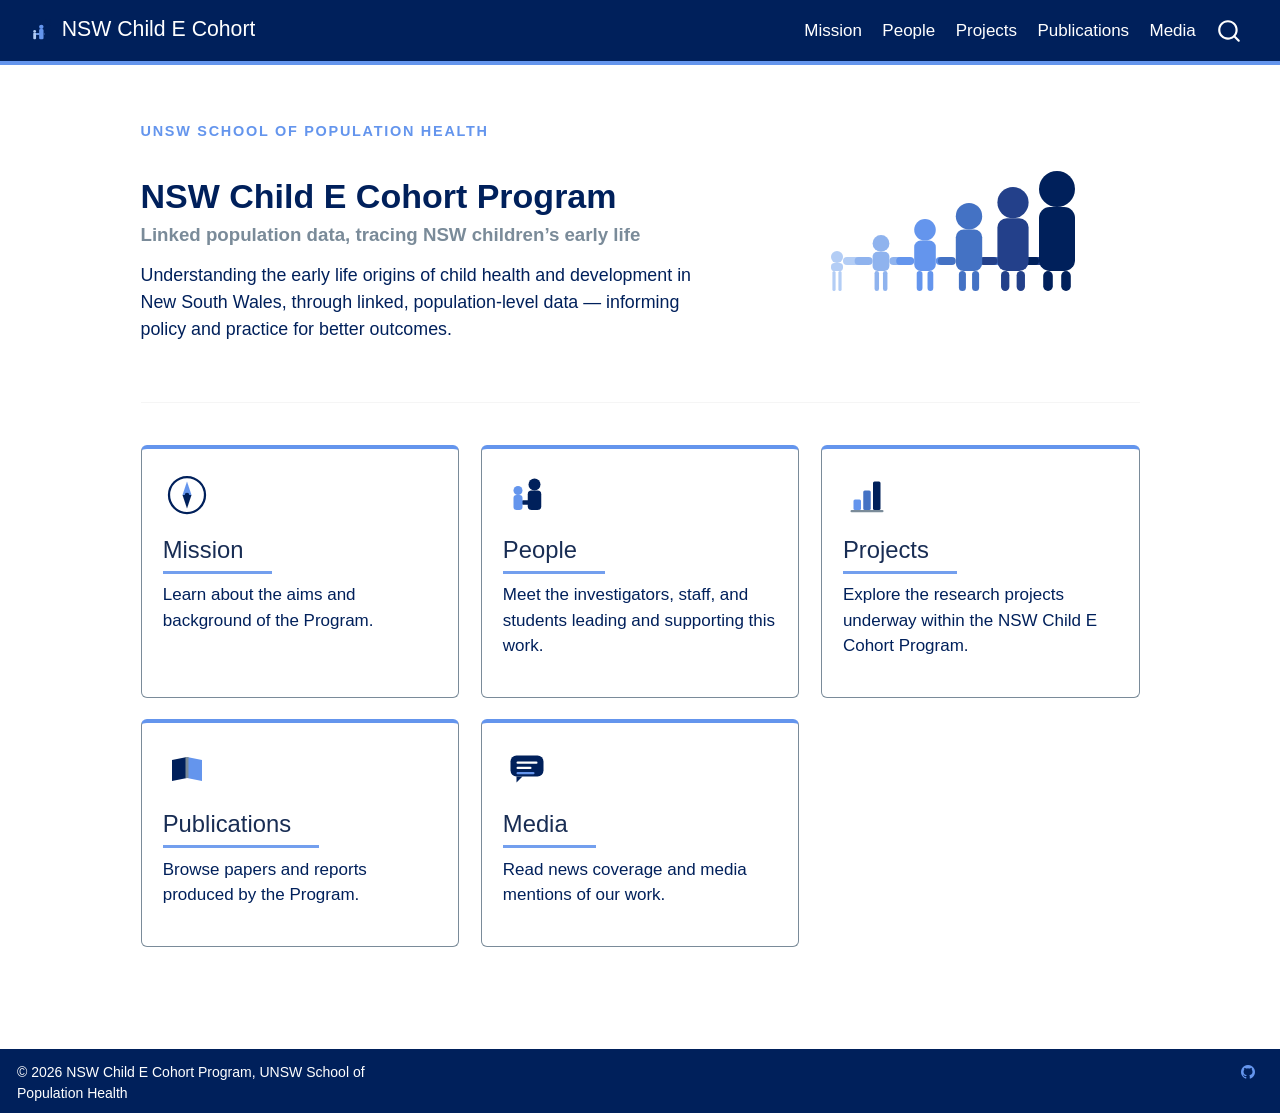
==== commit 6bcd1475: "deploy: 9c283cc50feecc329f32988462b6c5a4661df947" ====
--- a/index.html
+++ b/index.html
@@ -43,7 +43,7 @@
 <link href="site_libs/quarto-html/quarto-syntax-highlighting-15634bcf2e68342d4ad2dfa704d543f6.css" rel="stylesheet" id="quarto-text-highlighting-styles">
 <script src="site_libs/bootstrap/bootstrap.min.js"></script>
 <link href="site_libs/bootstrap/bootstrap-icons.css" rel="stylesheet">
-<link href="site_libs/bootstrap/bootstrap-3275492d81c674a90d0a6e46a3b1a9f3.min.css" rel="stylesheet" append-hash="true" id="quarto-bootstrap" data-mode="light">
+<link href="site_libs/bootstrap/bootstrap-cda270ce4919d4e6ae74f8daae9325ed.min.css" rel="stylesheet" append-hash="true" id="quarto-bootstrap" data-mode="light">
 <script id="quarto-search-options" type="application/json">{
   "location": "navbar",
   "copy-button": false,
@@ -151,19 +151,39 @@
 </div>
 <div class="card-grid">
 <div class="info-card">
-<p><img src="assets/images/icon-mission.svg" class="card-icon img-fluid" alt="Compass icon"> ### <a href="./mission.html">Mission</a> Learn about the aims and background of the Program.</p>
+<p><img src="assets/images/icon-mission.svg" class="card-icon img-fluid" alt="Compass icon"></p>
+<section id="mission" class="level3">
+<h3 class="anchored" data-anchor-id="mission"><a href="./mission.html">Mission</a></h3>
+<p>Learn about the aims and background of the Program.</p>
+</section>
 </div>
 <div class="info-card">
-<p><img src="assets/images/icon-people.svg" class="card-icon img-fluid" alt="Two linked figures icon"> ### <a href="./people.html">People</a> Meet the investigators, staff, and students leading and supporting this work.</p>
+<p><img src="assets/images/icon-people.svg" class="card-icon img-fluid" alt="Two linked figures icon"></p>
+<section id="people" class="level3">
+<h3 class="anchored" data-anchor-id="people"><a href="./people.html">People</a></h3>
+<p>Meet the investigators, staff, and students leading and supporting this work.</p>
+</section>
 </div>
 <div class="info-card">
-<p><img src="assets/images/icon-projects.svg" class="card-icon img-fluid" alt="Ascending bar chart icon"> ### <a href="./projects.html">Projects</a> Explore the research projects underway within the NSW Child E Cohort Program.</p>
+<p><img src="assets/images/icon-projects.svg" class="card-icon img-fluid" alt="Ascending bar chart icon"></p>
+<section id="projects" class="level3">
+<h3 class="anchored" data-anchor-id="projects"><a href="./projects.html">Projects</a></h3>
+<p>Explore the research projects underway within the NSW Child E Cohort Program.</p>
+</section>
 </div>
 <div class="info-card">
-<p><img src="assets/images/icon-publications.svg" class="card-icon img-fluid" alt="Open book icon"> ### <a href="./publications.html">Publications</a> Browse papers and reports produced by the Program.</p>
+<p><img src="assets/images/icon-publications.svg" class="card-icon img-fluid" alt="Open book icon"></p>
+<section id="publications" class="level3">
+<h3 class="anchored" data-anchor-id="publications"><a href="./publications.html">Publications</a></h3>
+<p>Browse papers and reports produced by the Program.</p>
+</section>
 </div>
 <div class="info-card">
-<p><img src="assets/images/icon-media.svg" class="card-icon img-fluid" alt="Speech bubble icon"> ### <a href="./media.html">Media</a> Read news coverage and media mentions of our work.</p>
+<p><img src="assets/images/icon-media.svg" class="card-icon img-fluid" alt="Speech bubble icon"></p>
+<section id="media" class="level3">
+<h3 class="anchored" data-anchor-id="media"><a href="./media.html">Media</a></h3>
+<p>Read news coverage and media mentions of our work.</p>
+</section>
 </div>
 </div>
 
